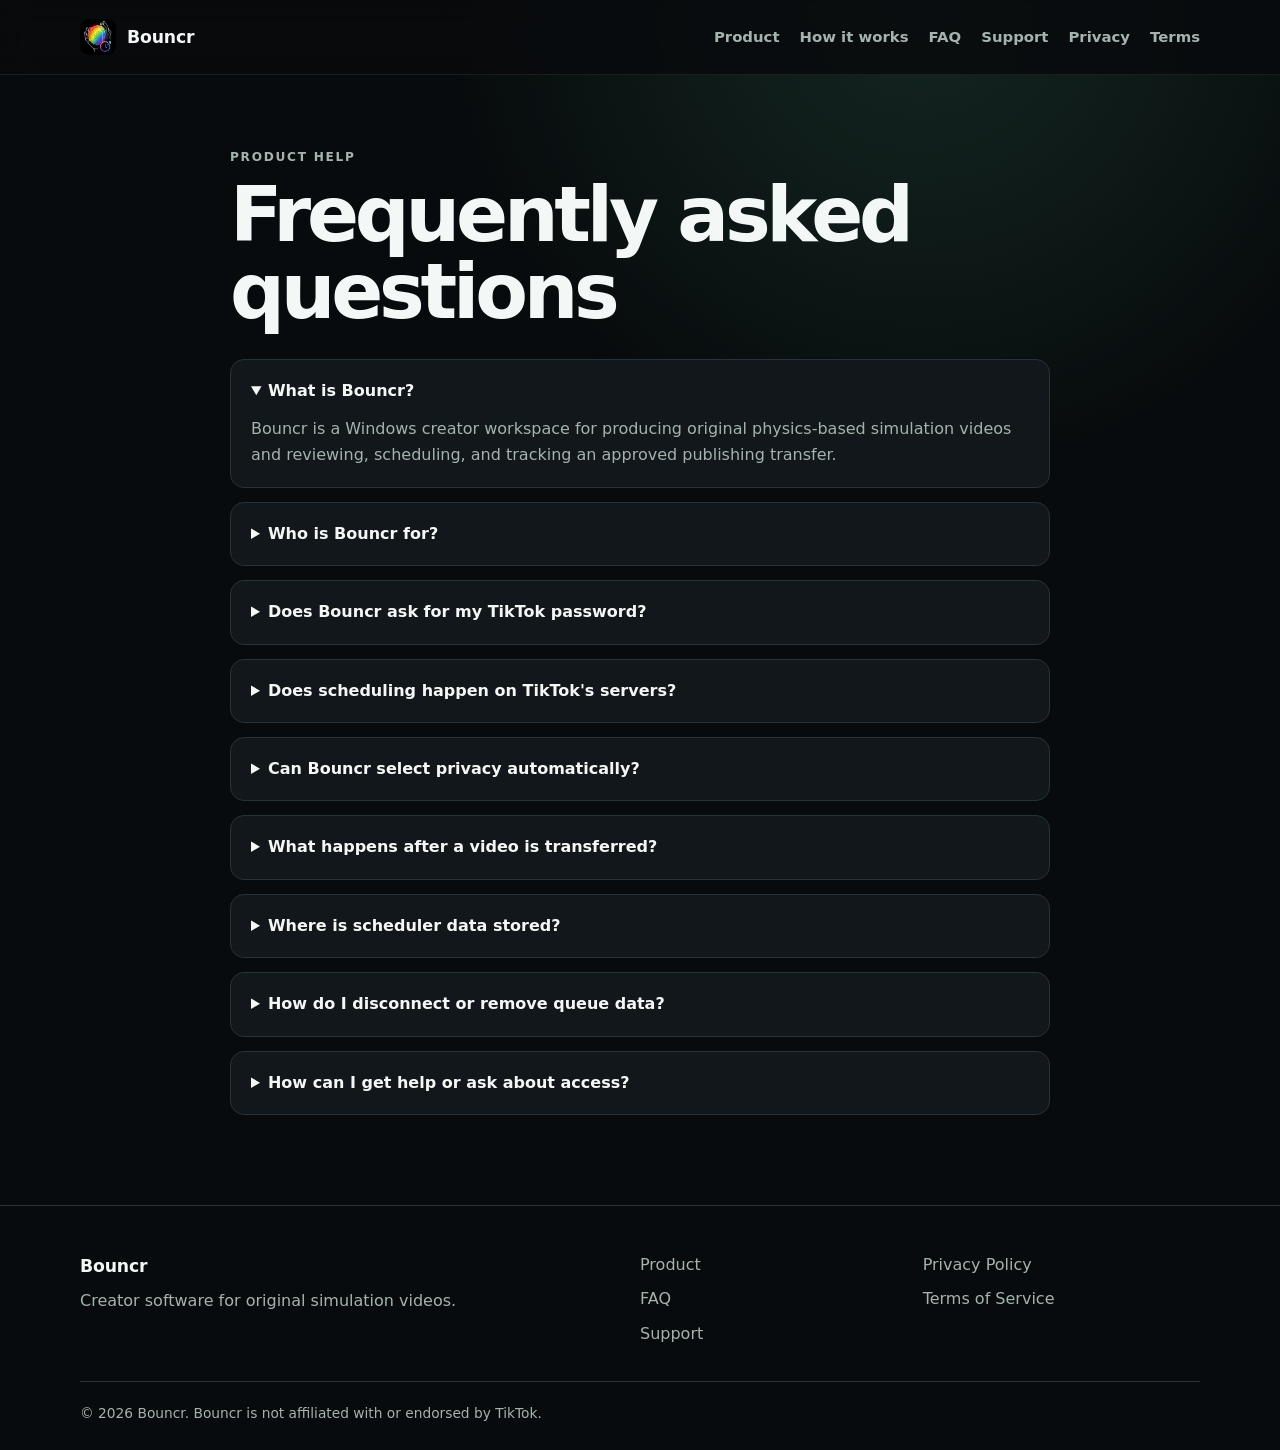
==== faq.html @ eccfe53f "Expand Bouncr product website for app review" ====
<!doctype html>
<html lang="en">
<head>
  <meta charset="utf-8">
  <meta name="viewport" content="width=device-width, initial-scale=1">
  <meta name="description" content="Frequently asked questions about Bouncr, account connection, scheduling, publishing, and local data.">
  <link rel="canonical" href="https://bouncr.store/faq.html">
  <title>Bouncr</title>
  <link rel="icon" type="image/png" href="app-icon.png">
  <link rel="stylesheet" href="site.css">
</head>
<body>
  <header><nav class="wrap" aria-label="Primary navigation"><a class="brand" href="index.html"><img src="app-icon.png" width="36" height="36" alt="">Bouncr</a><div class="links"><a href="product.html">Product</a><a href="index.html#workflow">How it works</a><a href="faq.html" aria-current="page">FAQ</a><a href="support.html">Support</a><a href="privacy.html">Privacy</a><a href="terms.html">Terms</a></div></nav></header>
  <main class="wrap legal">
    <p class="eyebrow">Product help</p>
    <h1>Frequently asked questions</h1>
    <div class="faq-list">
      <details open><summary>What is Bouncr?</summary><p>Bouncr is a Windows creator workspace for producing original physics-based simulation videos and reviewing, scheduling, and tracking an approved publishing transfer.</p></details>
      <details><summary>Who is Bouncr for?</summary><p>Bouncr is intended for creators publishing original media they are authorized to use. It is not intended for copied content, spam, inauthentic activity, or accounts the user does not control.</p></details>
      <details><summary>Does Bouncr ask for my TikTok password?</summary><p>No. Account sign-in and consent take place on TikTok's authorization page. Bouncr receives only the authorization and permissions the creator grants.</p></details>
      <details><summary>Does scheduling happen on TikTok's servers?</summary><p>No. The Bouncr desktop scheduler waits locally and starts the requested transfer at the selected time. The computer, application, and network connection must therefore remain available.</p></details>
      <details><summary>Can Bouncr select privacy automatically?</summary><p>No. The creator must manually choose one of the privacy options currently available for their account before a job can be scheduled.</p></details>
      <details><summary>What happens after a video is transferred?</summary><p>Bouncr displays the available upload and processing status. TikTok controls processing, moderation, and final availability. Inbox uploads must be completed by the creator inside TikTok.</p></details>
      <details><summary>Where is scheduler data stored?</summary><p>The desktop application stores connected-account and scheduling data locally on the user's device. See the <a href="privacy.html">Privacy Policy</a> for the complete description.</p></details>
      <details><summary>How do I disconnect or remove queue data?</summary><p>Use Disconnect in the Creator Dashboard to revoke account access and remove locally stored tokens. Queued jobs can be cancelled, and completed, failed, or cancelled records can be deleted.</p></details>
      <details><summary>How can I get help or ask about access?</summary><p>Use the contact route on the <a href="support.html">Support page</a>. Never include passwords, access tokens, or other confidential information in a public request.</p></details>
    </div>
  </main>
  <footer><div class="wrap footer-grid"><div><a class="brand footer-brand" href="index.html">Bouncr</a><p>Creator software for original simulation videos.</p></div><div class="footer-links"><a href="product.html">Product</a><a href="faq.html">FAQ</a><a href="support.html">Support</a></div><div class="footer-links"><a href="privacy.html">Privacy Policy</a><a href="terms.html">Terms of Service</a></div></div><div class="wrap footer-bottom">© 2026 Bouncr. Bouncr is not affiliated with or endorsed by TikTok.</div></footer>
</body>
</html>
---- site.css ----
:root {
  color-scheme: dark;
  --bg: #080b0d;
  --panel: #11171a;
  --panel-soft: #0c1214;
  --border: #273338;
  --text: #f3f8f6;
  --muted: #a5b3ae;
  --accent: #68e5b2;
  --accent-dark: #0a271d;
  --max: 1120px;
  font-family: Inter, ui-sans-serif, system-ui, -apple-system, BlinkMacSystemFont, "Segoe UI", sans-serif;
}
* { box-sizing: border-box; }
html { scroll-behavior: smooth; }
body { margin: 0; background: var(--bg); color: var(--text); line-height: 1.65; }
body::before { content: ""; position: fixed; inset: 0 0 auto; height: 440px; z-index: -1; background: radial-gradient(circle at 72% 0%, rgba(104,229,178,.13), transparent 48%); pointer-events: none; }
a { color: var(--accent); text-underline-offset: 3px; }
.wrap { width: min(var(--max), calc(100% - 40px)); margin: 0 auto; }
header { border-bottom: 1px solid rgba(255,255,255,.08); background: rgba(8,11,13,.88); backdrop-filter: blur(14px); position: sticky; top: 0; z-index: 10; }
nav { min-height: 74px; display: flex; align-items: center; justify-content: space-between; gap: 24px; }
.brand { display: inline-flex; align-items: center; gap: 11px; color: var(--text); font-size: 1.08rem; font-weight: 900; text-decoration: none; letter-spacing: -.01em; }
.brand img { border-radius: 9px; }
.links { display: flex; flex-wrap: wrap; justify-content: flex-end; gap: 20px; }
.links a { color: var(--muted); font-size: .93rem; font-weight: 650; text-decoration: none; }
.links a:hover, .links a:focus-visible { color: var(--text); }
.hero { min-height: 620px; padding: 105px 0 95px; display: grid; grid-template-columns: minmax(0, 1.35fr) minmax(300px, .65fr); align-items: center; gap: 70px; }
.hero h1 { margin: 4px 0 0; font-size: clamp(4.4rem, 12vw, 8.7rem); letter-spacing: -.075em; line-height: .86; }
.hero-tagline { margin: 22px 0 10px; color: var(--accent); font-size: clamp(1.35rem, 3vw, 2rem); font-weight: 800; letter-spacing: -.03em; }
.lead { max-width: 720px; color: var(--muted); font-size: 1.16rem; }
.eyebrow { margin: 0 0 10px; color: var(--accent); font-size: .76rem; font-weight: 850; letter-spacing: .14em; text-transform: uppercase; }
.actions { display: flex; flex-wrap: wrap; gap: 12px; margin-top: 30px; }
.button { display: inline-flex; min-height: 47px; padding: 10px 18px; align-items: center; justify-content: center; border: 1px solid var(--border); border-radius: 10px; background: var(--panel); color: var(--text); font-weight: 750; text-decoration: none; }
.button:hover, .button:focus-visible { border-color: var(--accent); }
.button.primary { border-color: var(--accent); background: var(--accent); color: #06130e; }
.product-summary { border: 1px solid var(--border); border-radius: 18px; padding: 26px; background: linear-gradient(145deg, rgba(17,23,26,.96), rgba(9,25,20,.92)); box-shadow: 0 22px 80px rgba(0,0,0,.22); }
.summary-label { margin: 0 0 14px; color: var(--muted); font-size: .78rem; font-weight: 800; text-transform: uppercase; letter-spacing: .1em; }
.product-summary dl { margin: 0; }
.product-summary dl div { display: grid; grid-template-columns: 1fr 1.25fr; gap: 14px; padding: 13px 0; border-top: 1px solid var(--border); }
.product-summary dt { color: var(--muted); }
.product-summary dd { margin: 0; font-weight: 750; }
.section { padding: 88px 0; }
.section-alt { border-block: 1px solid var(--border); background: var(--panel-soft); }
.section-heading { max-width: 760px; margin-bottom: 34px; }
.section-heading h2, .access-panel h2 { margin: 0 0 14px; font-size: clamp(2rem, 5vw, 3.4rem); line-height: 1.04; letter-spacing: -.045em; }
.section-heading p:not(.eyebrow), .access-panel p { color: var(--muted); }
.feature-grid { display: grid; grid-template-columns: repeat(2, 1fr); gap: 16px; }
.card { min-height: 230px; border: 1px solid var(--border); border-radius: 16px; padding: 26px; background: var(--panel); }
.card .number { display: block; margin-bottom: 38px; color: var(--accent); font-size: .78rem; font-weight: 850; letter-spacing: .12em; }
.card h3, .plain-card h3 { margin: 0 0 8px; font-size: 1.22rem; }
.card p, .plain-card p { margin-bottom: 0; color: var(--muted); }
.section-link { margin: 24px 0 0; }
.split { display: grid; grid-template-columns: .8fr 1.2fr; gap: 80px; align-items: start; }
.sticky-heading { position: sticky; top: 114px; }
.steps { counter-reset: steps; display: grid; gap: 8px; margin: 0; padding: 0; list-style: none; }
.steps li { counter-increment: steps; display: grid; grid-template-columns: 46px 1fr; gap: 16px; padding: 21px 0; border-bottom: 1px solid var(--border); }
.steps li::before { content: counter(steps, decimal-leading-zero); color: var(--accent); font-size: .78rem; font-weight: 900; letter-spacing: .08em; }
.steps strong { font-size: 1.1rem; }
.steps p { margin: 5px 0 0; color: var(--muted); }
.grid { display: grid; gap: 18px; }
.grid.three { grid-template-columns: repeat(3, 1fr); }
.plain-card { border-top: 2px solid var(--accent); padding: 24px 8px 0 0; }
.access-panel { display: flex; align-items: flex-end; justify-content: space-between; gap: 40px; border: 1px solid var(--border); border-radius: 20px; padding: 36px; background: linear-gradient(110deg, var(--panel), var(--accent-dark)); }
.access-panel > div:first-child { max-width: 650px; }
.access-panel .actions { flex-shrink: 0; }
.legal { max-width: 820px; padding: 72px 0 90px; }
.legal h1 { margin: 8px 0 28px; font-size: clamp(2.7rem, 7vw, 4.8rem); line-height: 1; letter-spacing: -.055em; }
.legal h2 { margin: 44px 0 8px; font-size: 1.35rem; }
.legal p, .legal li { color: var(--muted); }
.legal .lead { font-size: 1.16rem; }
.content-grid { display: grid; grid-template-columns: repeat(2, 1fr); gap: 18px; margin: 34px 0; }
.content-grid .card { min-height: 0; }
.notice { margin: 32px 0; border-left: 3px solid var(--accent); padding: 4px 0 4px 20px; }
.notice p { margin: 0; }
.faq-list { display: grid; gap: 14px; }
.faq-list details { border: 1px solid var(--border); border-radius: 14px; padding: 18px 20px; background: var(--panel); }
.faq-list summary { cursor: pointer; color: var(--text); font-weight: 800; }
.faq-list details p { margin: 12px 0 0; }
footer { border-top: 1px solid var(--border); padding: 46px 0 25px; color: var(--muted); }
.footer-grid { display: grid; grid-template-columns: 1.5fr .7fr .8fr; gap: 40px; }
.footer-brand { color: var(--text); }
.footer-grid p { margin: 8px 0 0; }
.footer-links { display: flex; flex-direction: column; align-items: flex-start; gap: 8px; }
.footer-links a { color: var(--muted); text-decoration: none; }
.footer-bottom { margin-top: 34px; padding-top: 20px; border-top: 1px solid var(--border); font-size: .86rem; }
code { word-break: break-word; }
@media (max-width: 850px) {
  header { position: static; }
  nav { align-items: flex-start; flex-direction: column; padding: 18px 0; }
  .links { justify-content: flex-start; gap: 10px 18px; }
  .hero { min-height: 0; grid-template-columns: 1fr; padding: 75px 0; gap: 46px; }
  .split { grid-template-columns: 1fr; gap: 20px; }
  .sticky-heading { position: static; }
  .grid.three { grid-template-columns: 1fr; }
  .access-panel { align-items: flex-start; flex-direction: column; }
}
@media (max-width: 620px) {
  .wrap { width: min(100% - 28px, var(--max)); }
  .hero h1 { font-size: clamp(4rem, 24vw, 6rem); }
  .feature-grid, .content-grid, .footer-grid { grid-template-columns: 1fr; }
  .section { padding: 66px 0; }
  .card { min-height: 0; }
  .access-panel { padding: 26px; }
}
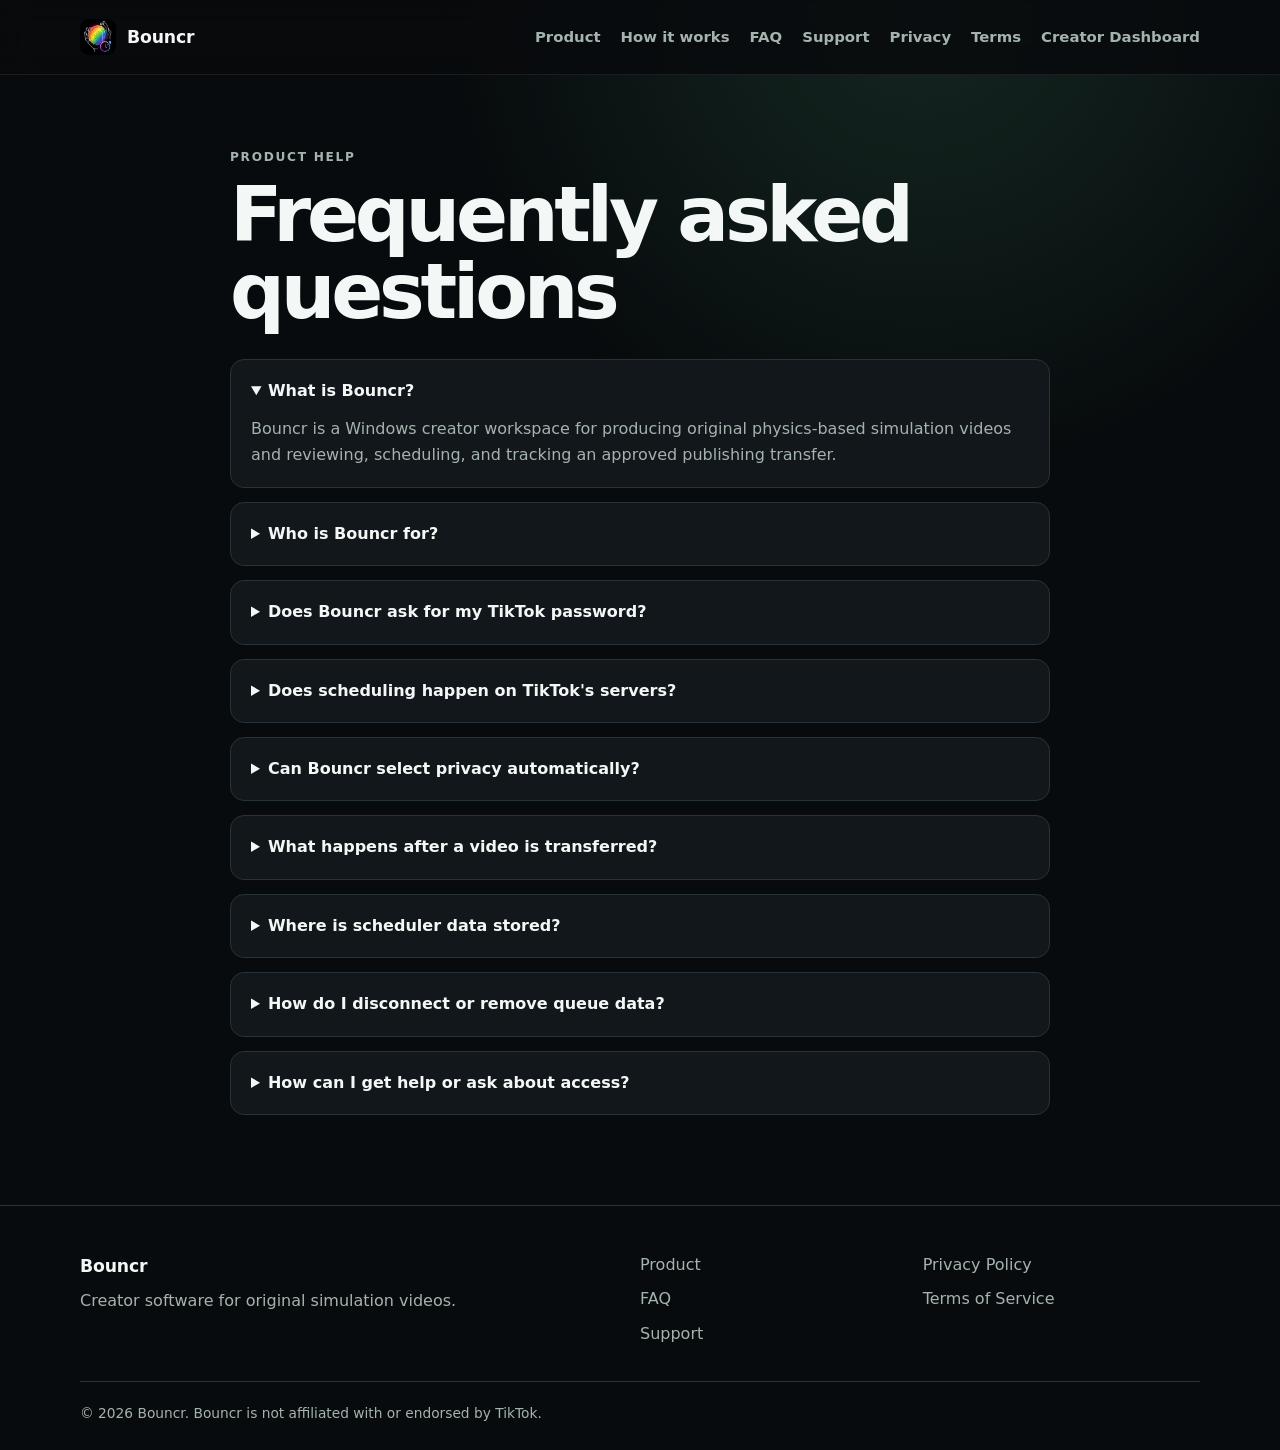
==== commit f49683a8: "Link creator dashboard from site navigation and homepage Co-Authored-By: Claude Opus 5.5 <noreply@an" ====
--- a/faq.html
+++ b/faq.html
@@ -10,7 +10,7 @@
   <link rel="stylesheet" href="site.css">
 </head>
 <body>
-  <header><nav class="wrap" aria-label="Primary navigation"><a class="brand" href="index.html"><img src="app-icon.png" width="36" height="36" alt="">Bouncr</a><div class="links"><a href="product.html">Product</a><a href="index.html#workflow">How it works</a><a href="faq.html" aria-current="page">FAQ</a><a href="support.html">Support</a><a href="privacy.html">Privacy</a><a href="terms.html">Terms</a></div></nav></header>
+  <header><nav class="wrap" aria-label="Primary navigation"><a class="brand" href="index.html"><img src="app-icon.png" width="36" height="36" alt="">Bouncr</a><div class="links"><a href="product.html">Product</a><a href="index.html#workflow">How it works</a><a href="faq.html" aria-current="page">FAQ</a><a href="support.html">Support</a><a href="privacy.html">Privacy</a><a href="terms.html">Terms</a><a href="https://app.bouncr.store/">Creator Dashboard</a></div></nav></header>
   <main class="wrap legal">
     <p class="eyebrow">Product help</p>
     <h1>Frequently asked questions</h1>
